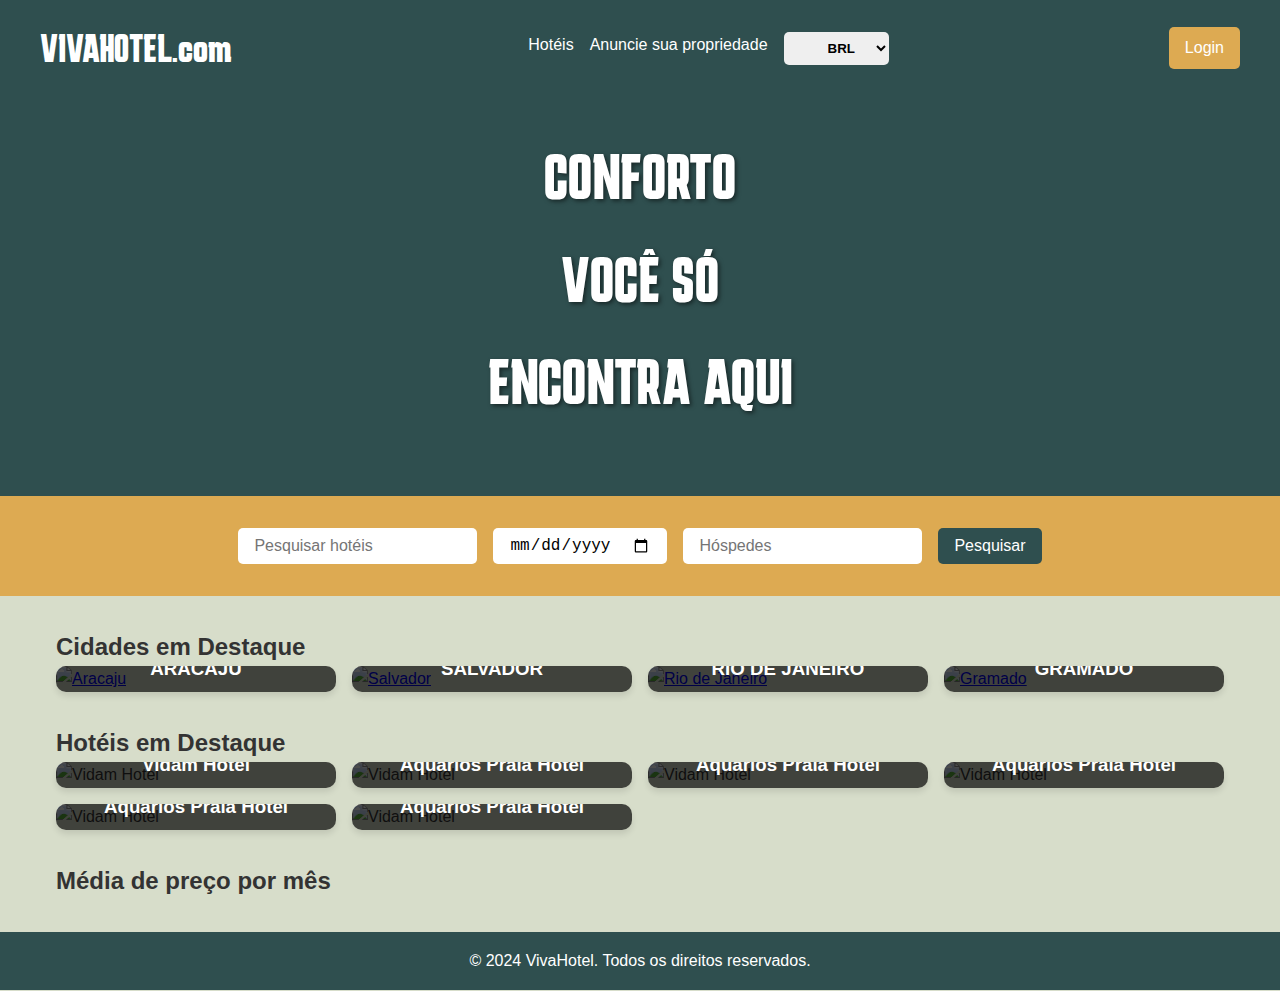
==== index.html @ 707b4fc5 "first commit" ====
<!DOCTYPE html>
<html lang="pt-BR">

<head>
  <meta charset="utf-8" />
  <meta name="viewport" content="width=device-width, initial-scale=1.0">
  <title>VIVAHOTEL.com - Sua Estadia Perfeita</title>
  <!-- <link rel="stylesheet" href="/globals.css" /> -->
  <link rel="stylesheet" href="style.css" />
</head>

<body>
  <header class="main-header">
    <div class="header-content">
      <h1 class="logo">VIVAHOTEL.com</h1>
      <nav class="mobile-menu">
        <ul>
          <li><a href="#hoteis">Hotéis</a></li>
          <li><a href="#anunciar">Anuncie sua propriedade</a></li>
          <li>
            <select class="currency-select">
              <option value="BRL">BRL </option>
              
              <option value="USD">USD</option>
              <option value="EUR">EUR</option>
            </select>
            
          </li>
        </ul>
      </nav>
      <a href="page-login/login.html" class="login-button">Login</a>
    </div>
    <div class="hero hero-background">
      <h2>CONFORTO<br>VOCÊ SÓ<br>ENCONTRA AQUI</h2>
    </div>
  </header>

  <main>
    <section class="search-section">
      <form class="search-form">
        <input type="text" placeholder="Pesquisar hotéis" class="search-input">
        <input type="date" placeholder="Check-in" class="date-input">
        <input type="number" placeholder="Hóspedes" min="1" class="guests-input">
        <button type="submit" class="search-button">Pesquisar</button>
      </form>
    </section>

    <section class="featured-cities">
      <h2>Cidades em Destaque</h2>
      <div class="city-grid">
        <a href="page-buscar/buscar1.html" class="city-card">
          <img src="img/aracaju-1.png" alt="Aracaju">
          <h3>ARACAJU</h3>
        </a>
        <a href="page-buscar/buscar2.html" class="city-card">
          <img src="img/salvador-1.png" alt="Salvador">
          <h3>SALVADOR</h3>
        </a>
        <a href="page-buscar/buscar3.html" class="city-card">
          <img src="img/rio-de-janeiro-1.png" alt="Rio de Janeiro">
          <h3>RIO DE JANEIRO</h3>
        </a>
        <a href="page-buscar/buscar4.html" class="city-card">
          <img src="img/gramado.png" alt="Gramado">
          <h3>GRAMADO</h3>
        </a>
      </div>
    </section>

    <section class="featured-hotels">
      <h2>Hotéis em Destaque</h2>
      <div class="hotel-grid">
        <!-- Repita este bloco para cada hotel -->
        <div class="hotel-card">
          <img src="/img/vidam.png" alt="Vidam Hotel">
          <h3>Vidam Hotel</h3>
        </div>
        <div class="hotel-card">
          <img src="/img/aquarios.png" alt="Vidam Hotel">
          <h3>Aquarios Praia Hotel</h3>
        </div>
        <div class="hotel-card">
          <img src="/img/del-mar.png" alt="Vidam Hotel">
          <h3>Aquarios Praia Hotel</h3>
        </div>
        <div class="hotel-card">
          <img src="/img/hotel-da-costa.png" alt="Vidam Hotel">
          <h3>Aquarios Praia Hotel</h3>
        </div>
        <div class="hotel-card">
          <img src="/img/ibis.png" alt="Vidam Hotel">
          <h3>Aquarios Praia Hotel</h3>
        </div>
        <div class="hotel-card">
          <img src="/img/quality.png" alt="Vidam Hotel">
          <h3>Aquarios Praia Hotel</h3>
        </div>
        <!-- ... outros hotéis ... -->
      </div>
    </section>

    <section class="price-chart">
      <h2>Média de preço por mês</h2>
      <div class="chart-container">
        <!-- gráfico interativo com JavaScript -->
      </div>
    </section>
  </main>

  <footer>
    <p>© 2024 VivaHotel. Todos os direitos reservados.</p>
  </footer>

  <script src="js/script.js"></script>
</body>

</html>
---- globals.css ----
@import url("https://cdnjs.cloudflare.com/ajax/libs/meyer-reset/2.0/reset.min.css");
@import url("https://fonts.googleapis.com/css?family=Karantina:300,400");

* {
  -webkit-font-smoothing: antialiased;
  box-sizing: border-box;
}

button:focus-visible {
  outline: 2px solid #4a90e2 !important;
  outline: -webkit-focus-ring-color auto 5px !important;
}

a {
  text-decoration: none;
}
---- style.css ----
@import url("https://fonts.googleapis.com/css?family=Karantina:300,400,500,600,700");

/* Reset e estilos base */
* {
  box-sizing: border-box;
  margin: 0;
  padding: 0;
}

body {
  font-family: 'Karla', Arial, sans-serif;
  line-height: 1.6;
  color: #333;
  background-color: #d7ddca;
}

/* Header */
.main-header {
  background-color: #2f4f4f;
  color: #ffffff;
  padding: 1rem;
}

.header-content {
  display: flex;
  justify-content: space-between;
  align-items: center;
  max-width: 1200px;
  margin: 0 auto;
}

.currency-select {
  padding: 0.5rem 1rem;
  border: none;
  border-radius: 5px;
  background-image: url('/img/brasil.png');
  background-size: 20px;
  background-repeat: no-repeat;
  background-position: 10px center;
  padding-left: 40px;
  font-weight: bold;
}

.logo {
  font-family: 'Karantina', cursive;
  font-size: 2.5rem;
}

nav ul {
  display: flex;
  list-style: none;
}

nav ul li {
  margin-left: 1rem;
}

nav ul li a {
  color: #ffffff;
  text-decoration: none;
}

.login-button {
  background-color: #ddaa52;
  color: #ffffff;
  padding: 0.5rem 1rem;
  border-radius: 5px;
  text-decoration: none;
}

.hero {
  background-image: url('/img/fundo-1.png');
  background-size: cover;
  background-position: center;
  height: 400px;
  display: flex;
  align-items: center;
  justify-content: center;
  text-align: center;
}

.hero h2 {
  font-family: 'Karantina', cursive;
  font-size: 4rem;
  color: #ffffff;
  text-shadow: 2px 2px 4px rgba(0,0,0,0.5);
}

/* Search Section */
.search-section {
  background-color: #ddaa52;
  padding: 2rem 0;
}

.search-form {
  display: flex;
  justify-content: center;
  gap: 1rem;
  max-width: 1200px;
  margin: 0 auto;
}

.search-input,
.date-input,
.guests-input,
.search-button {
  padding: 0.5rem 1rem;
  border: none;
  border-radius: 5px;
  font-size: 1rem;
}

.search-button {
  background-color: #2f4f4f;
  color: #ffffff;
  cursor: pointer;
}

/* Featured Cities */
.featured-cities,
.featured-hotels,
.price-chart {
  max-width: 1200px;
  margin: 2rem auto;
  padding: 0 1rem;
}

.price-chart-list {
  display: flex;
  justify-content: space-between;
  align-items: flex-end;
  height: 300px;
  list-style: none;
  padding: 0;
}

.price-chart-item {
  display: flex;
  flex-direction: column;
  align-items: center;
  width: calc(100% / 12);
}

.price-bar {
  width: 100%;
  background-color: #ddaa52;
  margin-bottom: 10px;
}

.month, .price {
  font-size: 0.8rem;
  text-align: center;
}

.menu-toggle {
  display: none;
  background: none;
  border: none;
  font-size: 1.5rem;
  color: #ffffff;
  cursor: pointer;
}

.city-grid,
.hotel-grid {
  display: grid;
  grid-template-columns: repeat(auto-fit, minmax(250px, 1fr));
  gap: 1rem;
}

.city-card,
.hotel-card {
  position: relative;
  overflow: hidden;
  border-radius: 10px;
  box-shadow: 0 4px 6px rgba(0,0,0,0.1);
  transition: transform 0.3s ease;
}

.city-card:hover,
.hotel-card:hover {
  transform: translateY(-5px);
}

.city-card img,
.hotel-card img {
  width: 100%;
  height: 200px;
  object-fit: cover;
}

.city-card h3,
.hotel-card h3 {
  position: absolute;
  bottom: 0;
  left: 0;
  right: 0;
  background-color: rgba(0,0,0,0.7);
  color: #ffffff;
  padding: 0.5rem;
  text-align: center;
}

footer {
  background-color: #2f4f4f;
  color: #ffffff;
  text-align: center;
  padding: 1rem;
}

/* Responsividade */
@media (max-width: 768px) {
  .header-content {
      flex-direction: column;
      text-align: center;
  }

  .menu-toggle {
    display: block;
  }

  nav ul {
      margin-top: 1rem;
      display: none;
  }

  nav ul.show-mobile-menu {
    display: flex;
    flex-direction: column;
    position: absolute;
    top: 100%;
    left: 0;
    right: 0;
    background-color: #2f4f4f;
    padding: 1rem;
  }

  nav ul.show-mobile-menu li {
      margin: 0.5rem 0;
  }

  .search-form {
      flex-direction: column;
  }

  .city-grid,
  .hotel-grid {
      grid-template-columns: 1fr;
  }
}
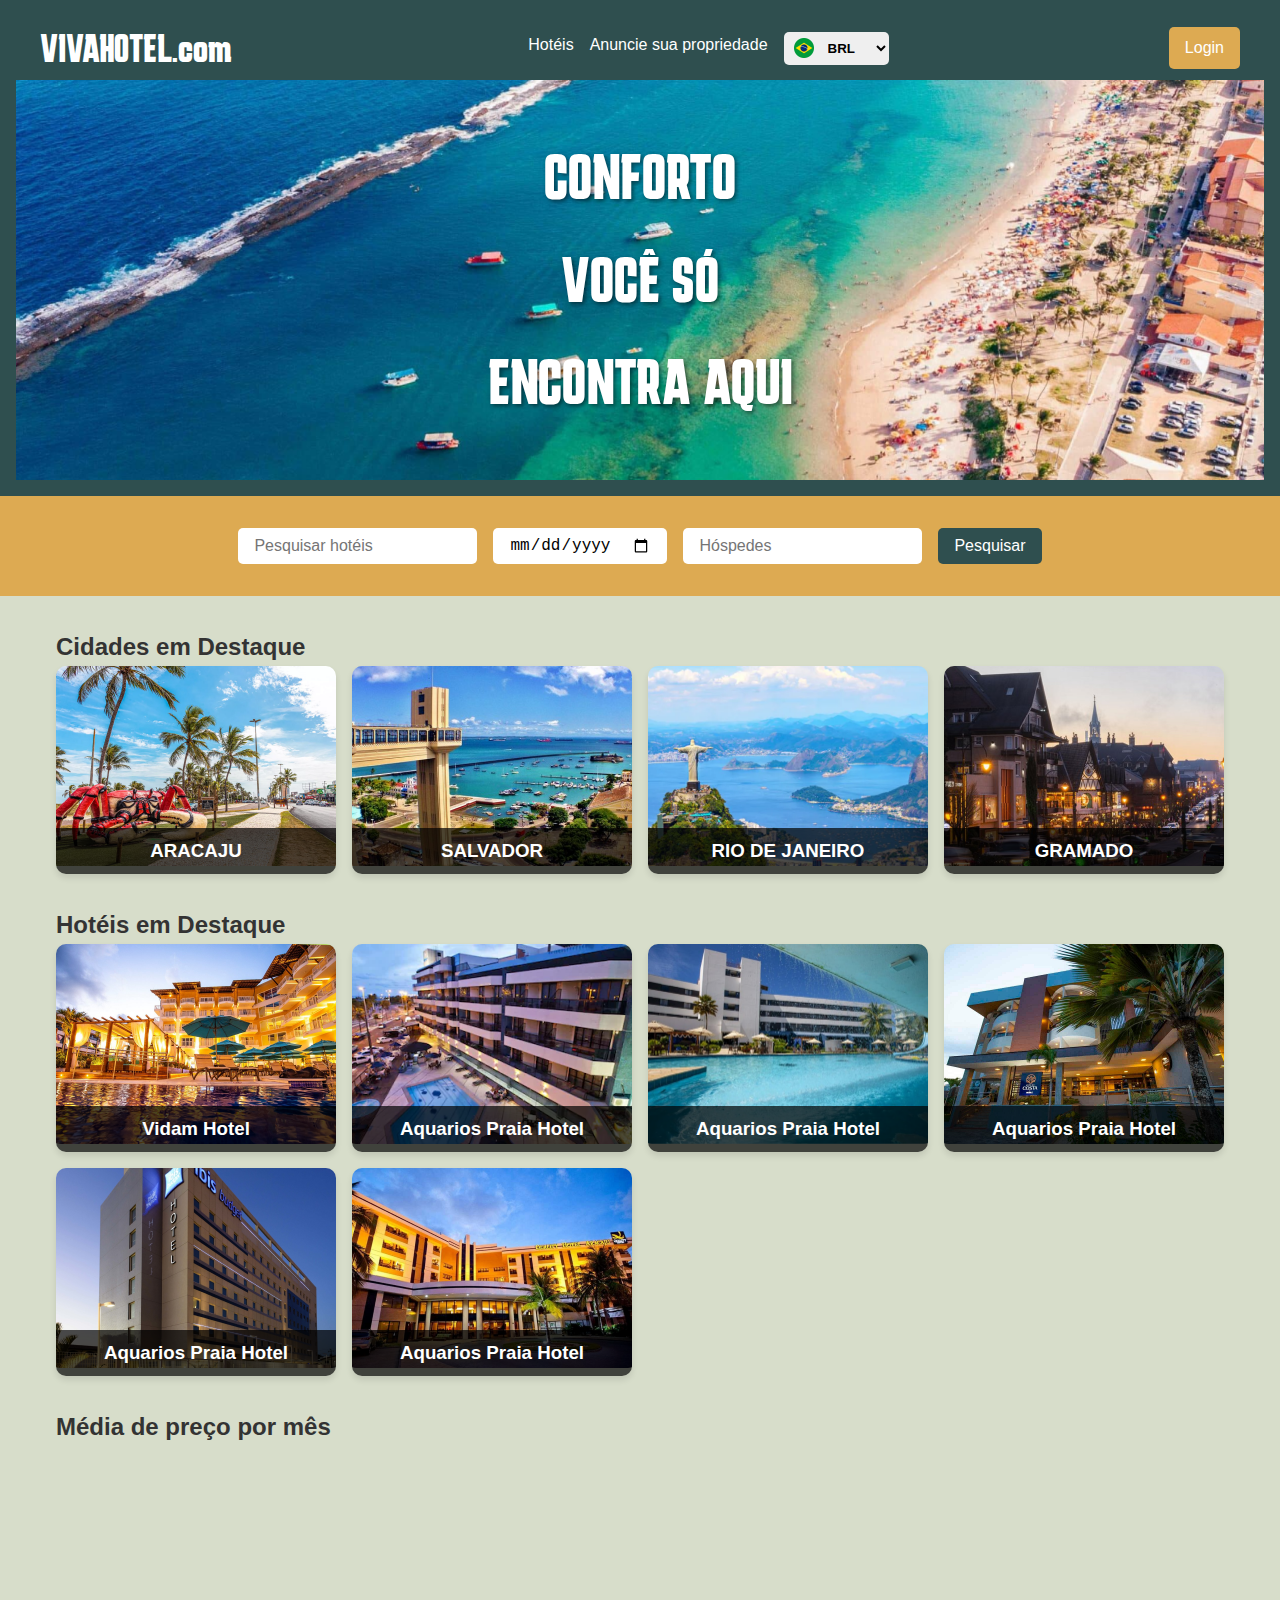
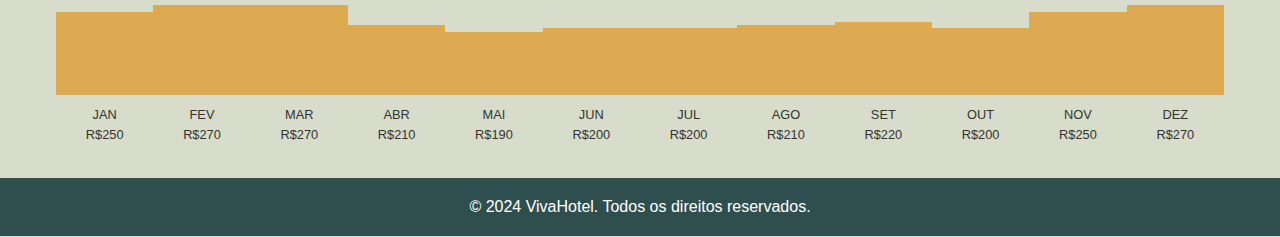
==== commit 668e0916: "Update image paths in CSS and HTML files" ====
--- a/index.html
+++ b/index.html
@@ -72,27 +72,27 @@
       <div class="hotel-grid">
         <!-- Repita este bloco para cada hotel -->
         <div class="hotel-card">
-          <img src="/img/vidam.png" alt="Vidam Hotel">
+          <img src="img/vidam.png" alt="Vidam Hotel">
           <h3>Vidam Hotel</h3>
         </div>
         <div class="hotel-card">
-          <img src="/img/aquarios.png" alt="Vidam Hotel">
+          <img src="img/aquarios.png" alt="Vidam Hotel">
           <h3>Aquarios Praia Hotel</h3>
         </div>
         <div class="hotel-card">
-          <img src="/img/del-mar.png" alt="Vidam Hotel">
+          <img src="img/del-mar.png" alt="Vidam Hotel">
           <h3>Aquarios Praia Hotel</h3>
         </div>
         <div class="hotel-card">
-          <img src="/img/hotel-da-costa.png" alt="Vidam Hotel">
+          <img src="img/hotel-da-costa.png" alt="Vidam Hotel">
           <h3>Aquarios Praia Hotel</h3>
         </div>
         <div class="hotel-card">
-          <img src="/img/ibis.png" alt="Vidam Hotel">
+          <img src="img/ibis.png" alt="Vidam Hotel">
           <h3>Aquarios Praia Hotel</h3>
         </div>
         <div class="hotel-card">
-          <img src="/img/quality.png" alt="Vidam Hotel">
+          <img src="img/quality.png" alt="Vidam Hotel">
           <h3>Aquarios Praia Hotel</h3>
         </div>
         <!-- ... outros hotéis ... -->
--- a/style.css
+++ b/style.css
@@ -33,7 +33,7 @@
   padding: 0.5rem 1rem;
   border: none;
   border-radius: 5px;
-  background-image: url('/img/brasil.png');
+  background-image: url('../img/brasil.png');
   background-size: 20px;
   background-repeat: no-repeat;
   background-position: 10px center;
@@ -69,7 +69,7 @@
 }
 
 .hero {
-  background-image: url('/img/fundo-1.png');
+  background-image: url('img/fundo-1.png');
   background-size: cover;
   background-position: center;
   height: 400px;
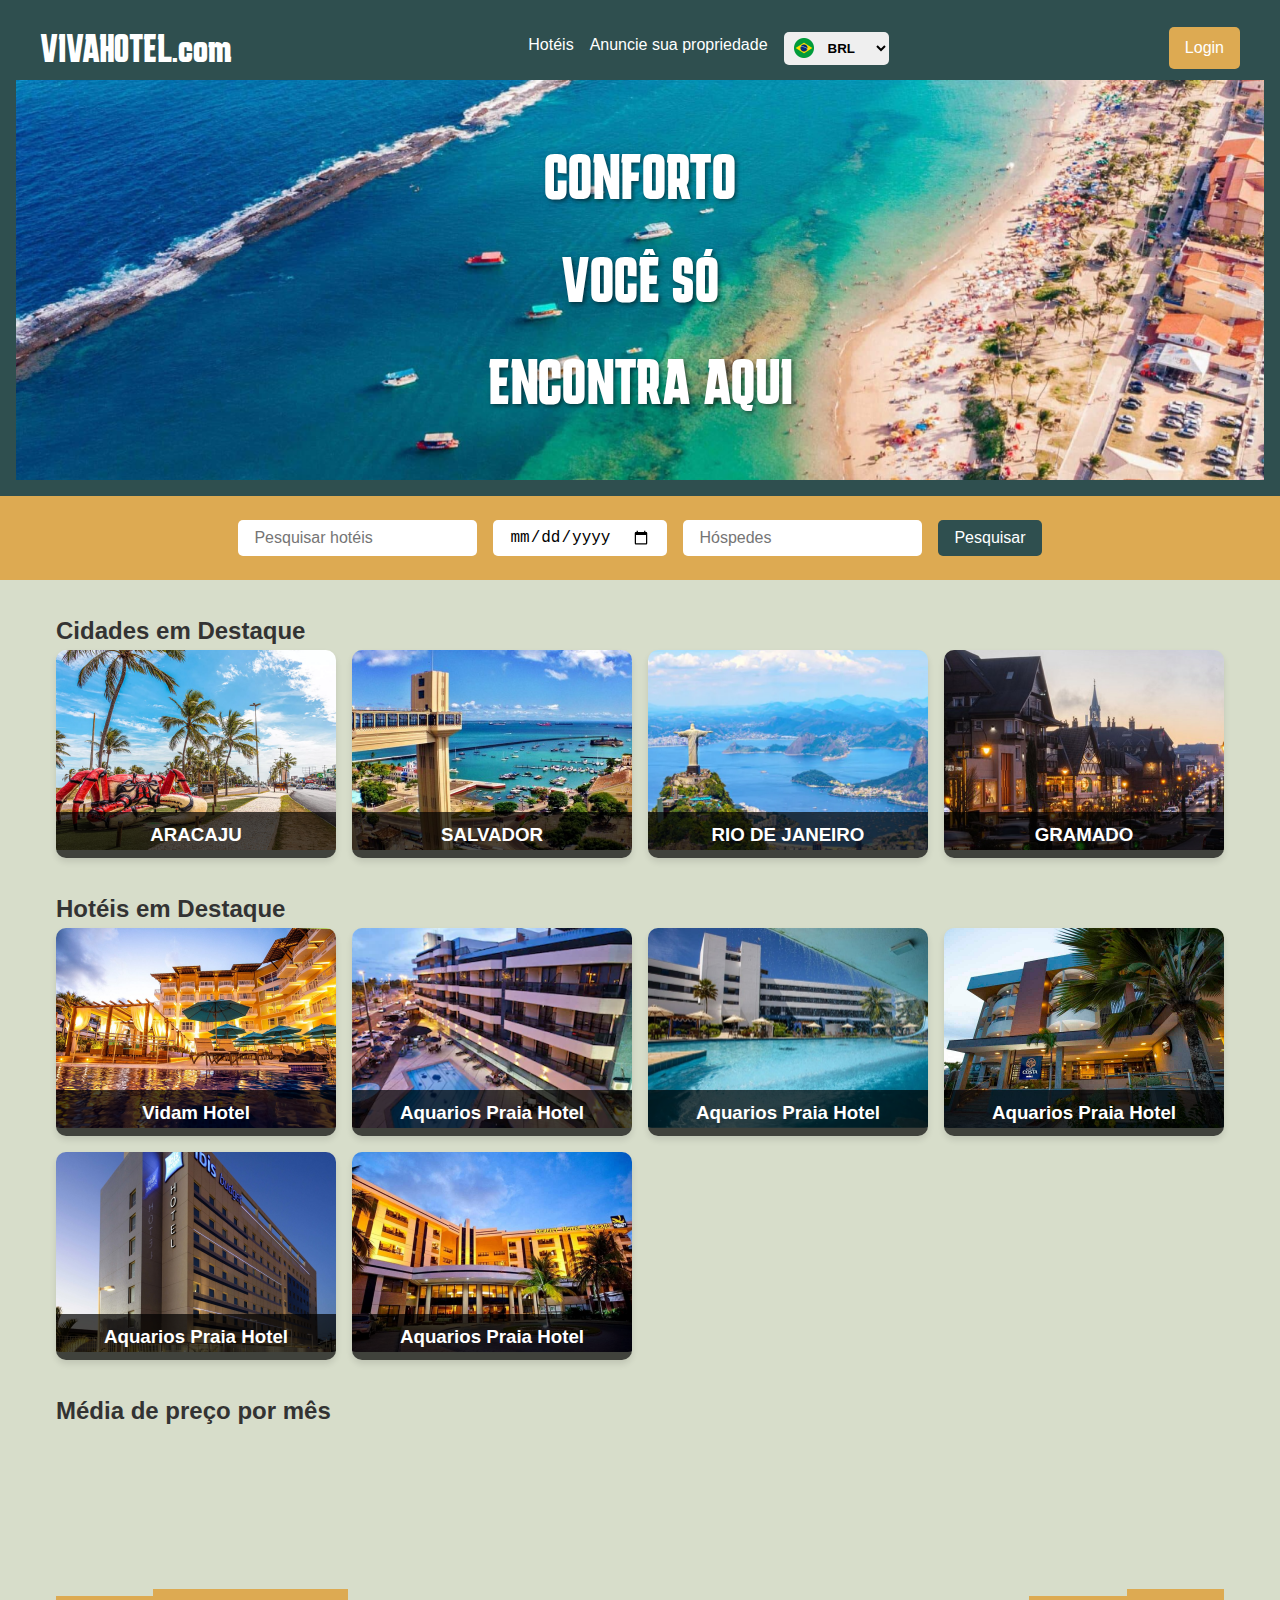
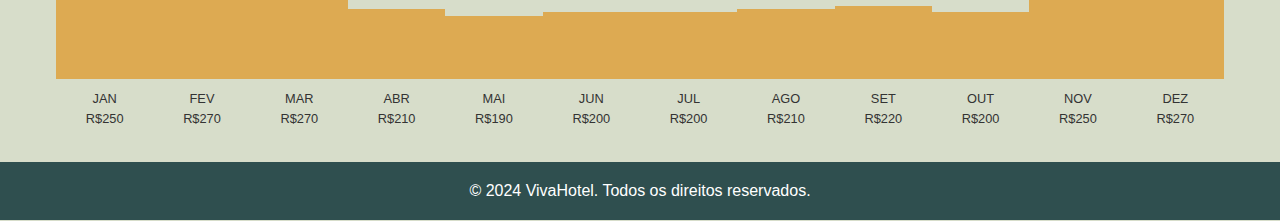
==== commit a117b26b: "Update paths and image references in HTML and CSS files" ====
--- a/index.html
+++ b/index.html
@@ -19,8 +19,7 @@
           <li><a href="#anunciar">Anuncie sua propriedade</a></li>
           <li>
             <select class="currency-select">
-              <option value="BRL">BRL </option>
-              
+              <option value="BRL">BRL</option>
               <option value="USD">USD</option>
               <option value="EUR">EUR</option>
             </select>
--- a/style.css
+++ b/style.css
@@ -33,7 +33,7 @@
   padding: 0.5rem 1rem;
   border: none;
   border-radius: 5px;
-  background-image: url('../img/brasil.png');
+  background-image: url('img/brasil.png');
   background-size: 20px;
   background-repeat: no-repeat;
   background-position: 10px center;
@@ -89,7 +89,7 @@
 /* Search Section */
 .search-section {
   background-color: #ddaa52;
-  padding: 2rem 0;
+  padding: 1.5rem 1.5rem;
 }
 
 .search-form {
@@ -233,6 +233,7 @@
     right: 0;
     background-color: #2f4f4f;
     padding: 1rem;
+    z-index: 10;
   }
 
   nav ul.show-mobile-menu li {
